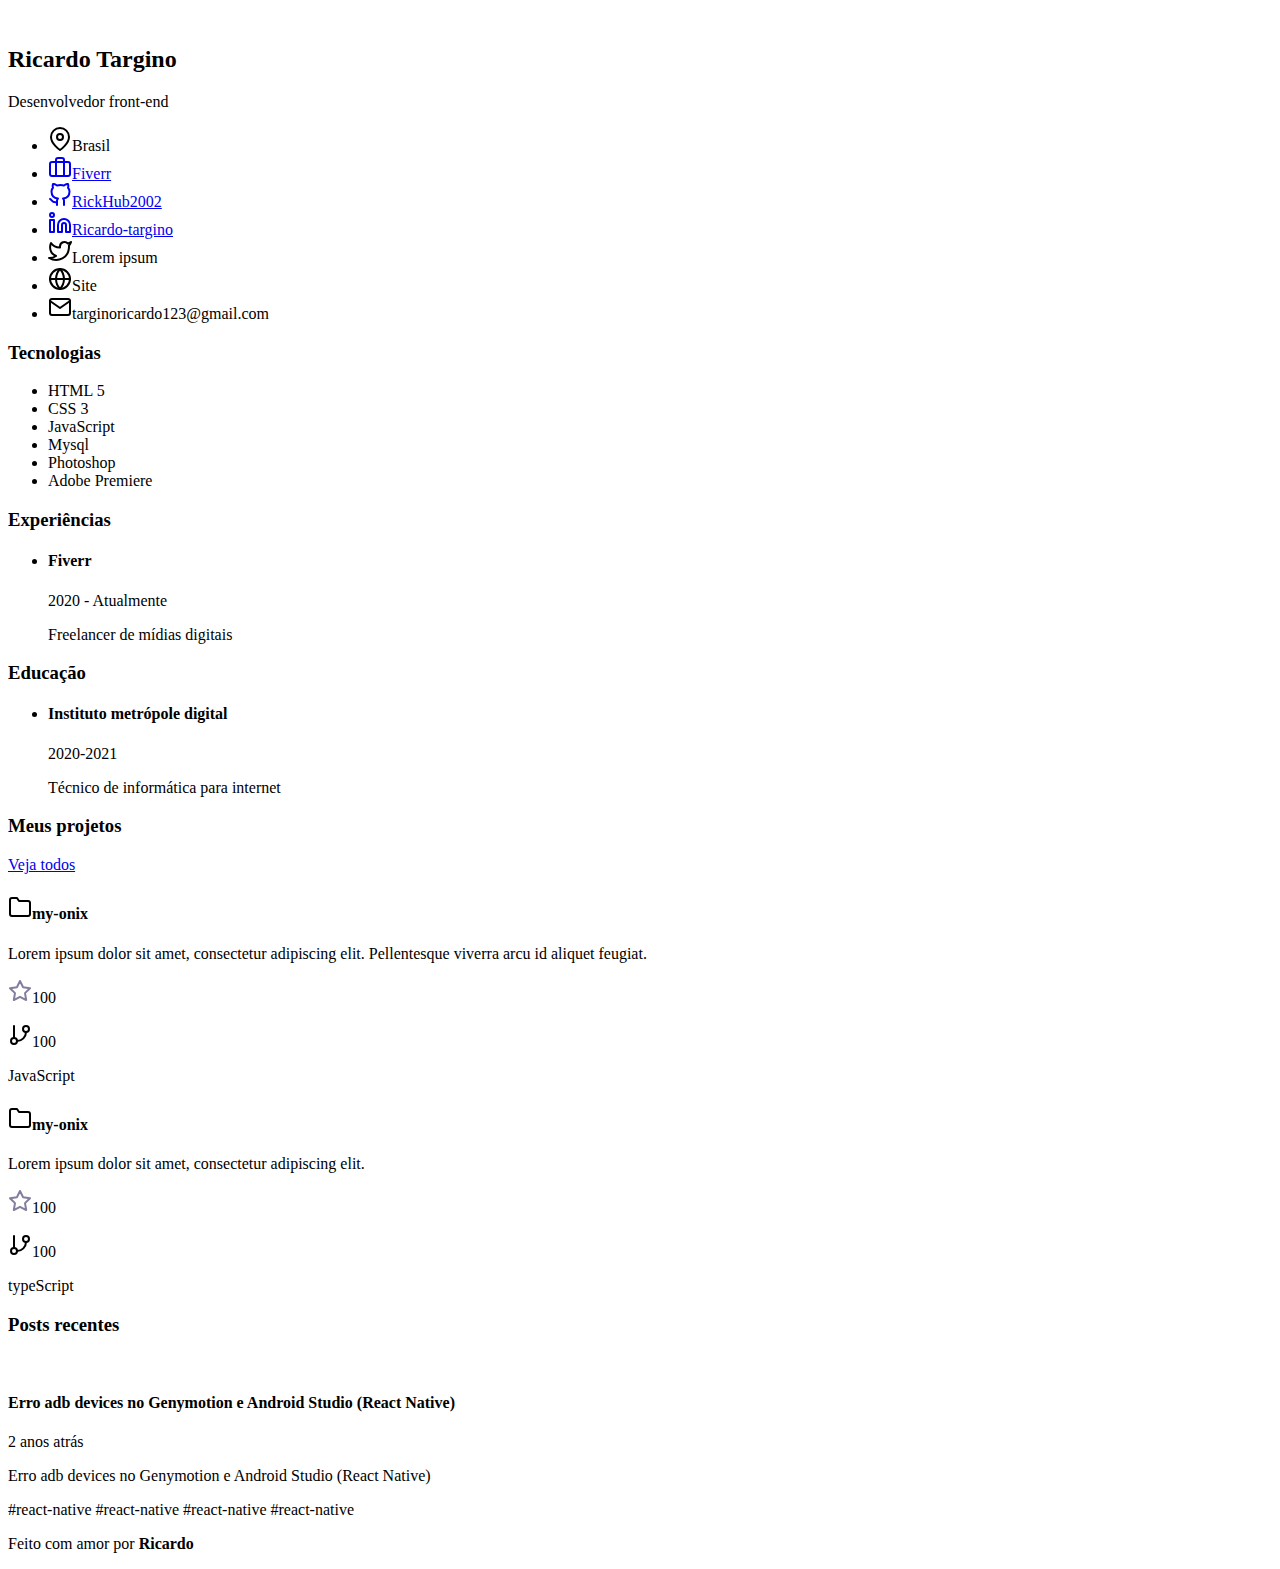
==== Home/index.html @ 37f27d3c "Create index.html" ====
<!DOCTYPE html>
<html lang="en">
<head>
    <meta charset="UTF-8">
    <meta http-equiv="X-UA-Compatible" content="IE=edge">
    <meta name="viewport" content="width=device-width, initial-scale=1.0">
    <title>Portfólio</title>
    <link rel="stylesheet" href="style.css">

    <!--Fontes-->
    <link rel="preconnect" href="https://fonts.googleapis.com">
    <link rel="preconnect" href="https://fonts.gstatic.com" crossorigin>
    <link href="https://fonts.googleapis.com/css2?family=Merriweather+Sans:wght@400;500;700&family=Spartan:wght@400;500;700&display=swap" rel="stylesheet">
</head>
<body>  
    <div class="container">
    <aside>
        <section class="Profile card">
            <img id="profileImage"/>
            <h2>Ricardo Targino</h2>
            <p>Desenvolvedor front-end</p>
        </section>
        <section class="Information card">
            <ul>
                <li><svg xmlns="http://www.w3.org/2000/svg" width="24" height="24" viewBox="0 0 24 24" fill="none" stroke="currentColor" stroke-width="2" stroke-linecap="round" stroke-linejoin="round" class="feather feather-map-pin"><path d="M21 10c0 7-9 13-9 13s-9-6-9-13a9 9 0 0 1 18 0z"/><circle cx="12" cy="10" r="3"/></svg>Brasil</li>
                <li class="click"><a href="https://www.fiverr.com/ricardotargino" target="_blank"><svg xmlns="http://www.w3.org/2000/svg" width="24" height="24" viewBox="0 0 24 24" fill="none" stroke="currentColor" stroke-width="2" stroke-linecap="round" stroke-linejoin="round" class="feather feather-briefcase"><rect x="2" y="7" width="20" height="14" rx="2" ry="2"/><path d="M16 21V5a2 2 0 0 0-2-2h-4a2 2 0 0 0-2 2v16"/></svg>Fiverr</a></li>
                <li class="click"><a href="https://github.com/RickHub2002/" target="_blank"><svg xmlns="http://www.w3.org/2000/svg" width="24" height="24" viewBox="0 0 24 24" fill="none" stroke="currentColor" stroke-width="2" stroke-linecap="round" stroke-linejoin="round" class="feather feather-github"><path d="M9 19c-5 1.5-5-2.5-7-3m14 6v-3.87a3.37 3.37 0 0 0-.94-2.61c3.14-.35 6.44-1.54 6.44-7A5.44 5.44 0 0 0 20 4.77 5.07 5.07 0 0 0 19.91 1S18.73.65 16 2.48a13.38 13.38 0 0 0-7 0C6.27.65 5.09 1 5.09 1A5.07 5.07 0 0 0 5 4.77a5.44 5.44 0 0 0-1.5 3.78c0 5.42 3.3 6.61 6.44 7A3.37 3.37 0 0 0 9 18.13V22"/></svg>RickHub2002</a></li>
                <li class="click"><a href="https://www.linkedin.com/in/ricardo-targino-044681212/" target="_blank"><svg xmlns="http://www.w3.org/2000/svg" width="24" height="24" viewBox="0 0 24 24" fill="none" stroke="currentColor" stroke-width="2" stroke-linecap="round" stroke-linejoin="round" class="feather feather-linkedin"><path d="M16 8a6 6 0 0 1 6 6v7h-4v-7a2 2 0 0 0-2-2 2 2 0 0 0-2 2v7h-4v-7a6 6 0 0 1 6-6z"/><rect x="2" y="9" width="4" height="12"/><circle cx="4" cy="4" r="2"/></svg>Ricardo-targino</a></li>
                <li><svg xmlns="http://www.w3.org/2000/svg" width="24" height="24" viewBox="0 0 24 24" fill="none" stroke="currentColor" stroke-width="2" stroke-linecap="round" stroke-linejoin="round" class="feather feather-twitter"><path d="M23 3a10.9 10.9 0 0 1-3.14 1.53 4.48 4.48 0 0 0-7.86 3v1A10.66 10.66 0 0 1 3 4s-4 9 5 13a11.64 11.64 0 0 1-7 2c9 5 20 0 20-11.5a4.5 4.5 0 0 0-.08-.83A7.72 7.72 0 0 0 23 3z"/></svg>Lorem ipsum</li>
                <li><svg xmlns="http://www.w3.org/2000/svg" width="24" height="24" viewBox="0 0 24 24" fill="none" stroke="currentColor" stroke-width="2" stroke-linecap="round" stroke-linejoin="round" class="feather feather-globe"><circle cx="12" cy="12" r="10"/><line x1="2" y1="12" x2="22" y2="12"/><path d="M12 2a15.3 15.3 0 0 1 4 10 15.3 15.3 0 0 1-4 10 15.3 15.3 0 0 1-4-10 15.3 15.3 0 0 1 4-10z"/></svg>Site</li>
                <li><svg xmlns="http://www.w3.org/2000/svg" width="24" height="24" viewBox="0 0 24 24" fill="none" stroke="currentColor" stroke-width="2" stroke-linecap="round" stroke-linejoin="round" class="feather feather-mail"><path d="M4 4h16c1.1 0 2 .9 2 2v12c0 1.1-.9 2-2 2H4c-1.1 0-2-.9-2-2V6c0-1.1.9-2 2-2z"/><polyline points="22,6 12,13 2,6"/></svg>targinoricardo123@gmail.com</li>
            </ul>
        </section>
        <section class="Technology card">
            <h3>Tecnologias</h3>
            <uL>
                <li>HTML 5</li>
                <li>CSS 3</li>
                <li>JavaScript</li>
                <li>Mysql</li>
                <li>Photoshop</li>
                <li>Adobe Premiere</li>
            </uL>
        </section>
        <section class="Experience card">
            <h3>Experiências</h3>
            <ul>
                <li>
                    <h4>Fiverr</h4>
                    <p>2020 - Atualmente</p>
                    <p>Freelancer de mídias digitais</p>
                </li>
            </ul>
        </section>
        <section class="Education card">
            <h3>Educação</h3>
            <ul>
                <li>
                    <h4>Instituto metrópole digital</h4>
                    <p>2020-2021</p>
                    <p>Técnico de informática para internet</p>
                </li>
            </ul>
        </section>
    </aside>

    <main>
        <header class="my-projects card">
            <h3>Meus projetos</h3>
            <a href="../Projects/index2.html">Veja todos</a>
        </header><!--my-projects-->

        <section class="projects-division">
        <section class="projects card">
            <h4><svg xmlns="http://www.w3.org/2000/svg" width="24" height="24" viewBox="0 0 24 24" fill="none" stroke="currentColor" stroke-width="2" stroke-linecap="round" stroke-linejoin="round" class="feather feather-folder"><path d="M22 19a2 2 0 0 1-2 2H4a2 2 0 0 1-2-2V5a2 2 0 0 1 2-2h5l2 3h9a2 2 0 0 1 2 2z"/></svg>my-onix</h4>
            <p>
                Lorem ipsum dolor sit amet, consectetur adipiscing elit. 
                Pellentesque viverra arcu id aliquet feugiat.
            </p>
            <div class="ratting">
                <p onclick=starClick() class="click"><svg xmlns="http://www.w3.org/2000/svg" width="24" height="24" viewBox="0 0 24 24" fill="none" stroke="#837E9F" stroke-width="2" stroke-linecap="round" stroke-linejoin="round" class="feather feather-star"><polygon points="12 2 15.09 8.26 22 9.27 17 14.14 18.18 21.02 12 17.77 5.82 21.02 7 14.14 2 9.27 8.91 8.26 12 2"/></svg>100</p>
                <p onclick=commitClick() class="click"><svg xmlns="http://www.w3.org/2000/svg" width="24" height="24" viewBox="0 0 24 24" fill="none" stroke="currentColor" stroke-width="2" stroke-linecap="round" stroke-linejoin="round" class="feather feather-git-branch"><line x1="6" y1="3" x2="6" y2="15"/><circle cx="18" cy="6" r="3"/><circle cx="6" cy="18" r="3"/><path d="M18 9a9 9 0 0 1-9 9"/></svg>100</p>
                <div class="linguagem">
                    <p><div class="javaScript-icon circle"></div>JavaScript</p>
                </div>
            </div>
        </section><!--projects-->
        <section class="projects card">
            <h4><svg xmlns="http://www.w3.org/2000/svg" width="24" height="24" viewBox="0 0 24 24" fill="none" stroke="currentColor" stroke-width="2" stroke-linecap="round" stroke-linejoin="round" class="feather feather-folder"><path d="M22 19a2 2 0 0 1-2 2H4a2 2 0 0 1-2-2V5a2 2 0 0 1 2-2h5l2 3h9a2 2 0 0 1 2 2z"/></svg>my-onix</h4>
            <p>
                Lorem ipsum dolor sit amet, consectetur adipiscing elit. 
            </p>
            <div class="ratting">
                <p onclick=starClick() class="click"><svg xmlns="http://www.w3.org/2000/svg" width="24" height="24" viewBox="0 0 24 24" fill="none" stroke="#837E9F" stroke-width="2" stroke-linecap="round" stroke-linejoin="round" class="feather feather-star"><polygon points="12 2 15.09 8.26 22 9.27 17 14.14 18.18 21.02 12 17.77 5.82 21.02 7 14.14 2 9.27 8.91 8.26 12 2"/></svg>100</p>
                <p onclick=commitClick() class="click"><svg xmlns="http://www.w3.org/2000/svg" width="24" height="24" viewBox="0 0 24 24" fill="none" stroke="currentColor" stroke-width="2" stroke-linecap="round" stroke-linejoin="round" class="feather feather-git-branch"><line x1="6" y1="3" x2="6" y2="15"/><circle cx="18" cy="6" r="3"/><circle cx="6" cy="18" r="3"/><path d="M18 9a9 9 0 0 1-9 9"/></svg>100</p>
                <div class="linguagem">
                    <p><div class="typeScript-icon circle"></div>typeScript</p>
                </div>  
            </div>
        </section>
        </section><!--projects-division-->
        <section class="card">
            <h3>Posts recentes</h3>
        </section>
        <section class="Post card">
            <img id="postProfileImage"/>
            <div class="text">
                <h4>Erro adb devices no Genymotion e Android Studio (React Native)</h4>
                <p>2 anos atrás</p>
                <p>Erro adb devices no Genymotion e Android Studio (React Native)</p>
                <div class="span">
                    <span>#react-native</span>
                    <span>#react-native</span>
                    <span>#react-native</span>
                    <span>#react-native</span>
                </div>
            </div>
        </section><!--Post-card-->
    </main>
    </div>
    <footer>
        <p>Feito com amor por <b>Ricardo</b></p>
    </footer>

    <script src="../index.js"></script>
</body>
</html>
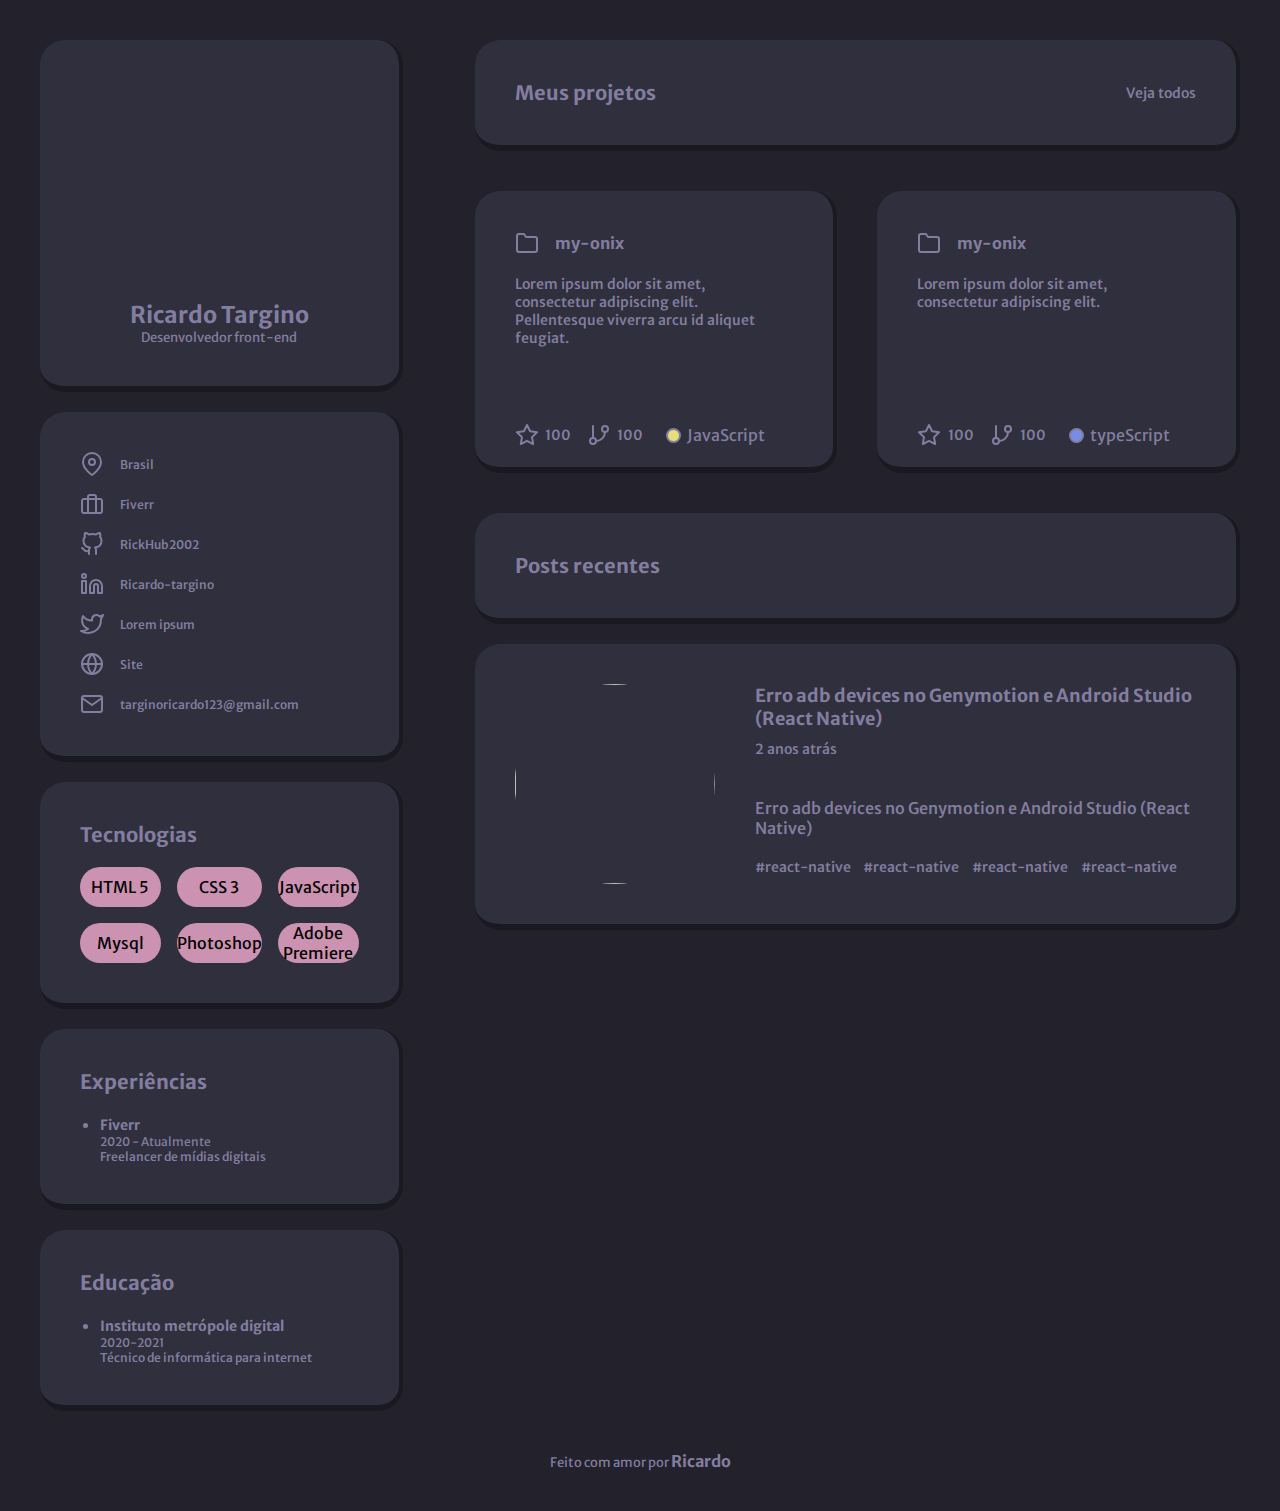
==== commit 5a3ec130: "Add files via upload" ====
--- a/Home/index.html
+++ b/Home/index.html
@@ -1,127 +1,127 @@
-<!DOCTYPE html>
-<html lang="en">
-<head>
-    <meta charset="UTF-8">
-    <meta http-equiv="X-UA-Compatible" content="IE=edge">
-    <meta name="viewport" content="width=device-width, initial-scale=1.0">
-    <title>Portfólio</title>
-    <link rel="stylesheet" href="style.css">
-
-    <!--Fontes-->
-    <link rel="preconnect" href="https://fonts.googleapis.com">
-    <link rel="preconnect" href="https://fonts.gstatic.com" crossorigin>
-    <link href="https://fonts.googleapis.com/css2?family=Merriweather+Sans:wght@400;500;700&family=Spartan:wght@400;500;700&display=swap" rel="stylesheet">
-</head>
-<body>  
-    <div class="container">
-    <aside>
-        <section class="Profile card">
-            <img id="profileImage"/>
-            <h2>Ricardo Targino</h2>
-            <p>Desenvolvedor front-end</p>
-        </section>
-        <section class="Information card">
-            <ul>
-                <li><svg xmlns="http://www.w3.org/2000/svg" width="24" height="24" viewBox="0 0 24 24" fill="none" stroke="currentColor" stroke-width="2" stroke-linecap="round" stroke-linejoin="round" class="feather feather-map-pin"><path d="M21 10c0 7-9 13-9 13s-9-6-9-13a9 9 0 0 1 18 0z"/><circle cx="12" cy="10" r="3"/></svg>Brasil</li>
-                <li class="click"><a href="https://www.fiverr.com/ricardotargino" target="_blank"><svg xmlns="http://www.w3.org/2000/svg" width="24" height="24" viewBox="0 0 24 24" fill="none" stroke="currentColor" stroke-width="2" stroke-linecap="round" stroke-linejoin="round" class="feather feather-briefcase"><rect x="2" y="7" width="20" height="14" rx="2" ry="2"/><path d="M16 21V5a2 2 0 0 0-2-2h-4a2 2 0 0 0-2 2v16"/></svg>Fiverr</a></li>
-                <li class="click"><a href="https://github.com/RickHub2002/" target="_blank"><svg xmlns="http://www.w3.org/2000/svg" width="24" height="24" viewBox="0 0 24 24" fill="none" stroke="currentColor" stroke-width="2" stroke-linecap="round" stroke-linejoin="round" class="feather feather-github"><path d="M9 19c-5 1.5-5-2.5-7-3m14 6v-3.87a3.37 3.37 0 0 0-.94-2.61c3.14-.35 6.44-1.54 6.44-7A5.44 5.44 0 0 0 20 4.77 5.07 5.07 0 0 0 19.91 1S18.73.65 16 2.48a13.38 13.38 0 0 0-7 0C6.27.65 5.09 1 5.09 1A5.07 5.07 0 0 0 5 4.77a5.44 5.44 0 0 0-1.5 3.78c0 5.42 3.3 6.61 6.44 7A3.37 3.37 0 0 0 9 18.13V22"/></svg>RickHub2002</a></li>
-                <li class="click"><a href="https://www.linkedin.com/in/ricardo-targino-044681212/" target="_blank"><svg xmlns="http://www.w3.org/2000/svg" width="24" height="24" viewBox="0 0 24 24" fill="none" stroke="currentColor" stroke-width="2" stroke-linecap="round" stroke-linejoin="round" class="feather feather-linkedin"><path d="M16 8a6 6 0 0 1 6 6v7h-4v-7a2 2 0 0 0-2-2 2 2 0 0 0-2 2v7h-4v-7a6 6 0 0 1 6-6z"/><rect x="2" y="9" width="4" height="12"/><circle cx="4" cy="4" r="2"/></svg>Ricardo-targino</a></li>
-                <li><svg xmlns="http://www.w3.org/2000/svg" width="24" height="24" viewBox="0 0 24 24" fill="none" stroke="currentColor" stroke-width="2" stroke-linecap="round" stroke-linejoin="round" class="feather feather-twitter"><path d="M23 3a10.9 10.9 0 0 1-3.14 1.53 4.48 4.48 0 0 0-7.86 3v1A10.66 10.66 0 0 1 3 4s-4 9 5 13a11.64 11.64 0 0 1-7 2c9 5 20 0 20-11.5a4.5 4.5 0 0 0-.08-.83A7.72 7.72 0 0 0 23 3z"/></svg>Lorem ipsum</li>
-                <li><svg xmlns="http://www.w3.org/2000/svg" width="24" height="24" viewBox="0 0 24 24" fill="none" stroke="currentColor" stroke-width="2" stroke-linecap="round" stroke-linejoin="round" class="feather feather-globe"><circle cx="12" cy="12" r="10"/><line x1="2" y1="12" x2="22" y2="12"/><path d="M12 2a15.3 15.3 0 0 1 4 10 15.3 15.3 0 0 1-4 10 15.3 15.3 0 0 1-4-10 15.3 15.3 0 0 1 4-10z"/></svg>Site</li>
-                <li><svg xmlns="http://www.w3.org/2000/svg" width="24" height="24" viewBox="0 0 24 24" fill="none" stroke="currentColor" stroke-width="2" stroke-linecap="round" stroke-linejoin="round" class="feather feather-mail"><path d="M4 4h16c1.1 0 2 .9 2 2v12c0 1.1-.9 2-2 2H4c-1.1 0-2-.9-2-2V6c0-1.1.9-2 2-2z"/><polyline points="22,6 12,13 2,6"/></svg>targinoricardo123@gmail.com</li>
-            </ul>
-        </section>
-        <section class="Technology card">
-            <h3>Tecnologias</h3>
-            <uL>
-                <li>HTML 5</li>
-                <li>CSS 3</li>
-                <li>JavaScript</li>
-                <li>Mysql</li>
-                <li>Photoshop</li>
-                <li>Adobe Premiere</li>
-            </uL>
-        </section>
-        <section class="Experience card">
-            <h3>Experiências</h3>
-            <ul>
-                <li>
-                    <h4>Fiverr</h4>
-                    <p>2020 - Atualmente</p>
-                    <p>Freelancer de mídias digitais</p>
-                </li>
-            </ul>
-        </section>
-        <section class="Education card">
-            <h3>Educação</h3>
-            <ul>
-                <li>
-                    <h4>Instituto metrópole digital</h4>
-                    <p>2020-2021</p>
-                    <p>Técnico de informática para internet</p>
-                </li>
-            </ul>
-        </section>
-    </aside>
-
-    <main>
-        <header class="my-projects card">
-            <h3>Meus projetos</h3>
-            <a href="../Projects/index2.html">Veja todos</a>
-        </header><!--my-projects-->
-
-        <section class="projects-division">
-        <section class="projects card">
-            <h4><svg xmlns="http://www.w3.org/2000/svg" width="24" height="24" viewBox="0 0 24 24" fill="none" stroke="currentColor" stroke-width="2" stroke-linecap="round" stroke-linejoin="round" class="feather feather-folder"><path d="M22 19a2 2 0 0 1-2 2H4a2 2 0 0 1-2-2V5a2 2 0 0 1 2-2h5l2 3h9a2 2 0 0 1 2 2z"/></svg>my-onix</h4>
-            <p>
-                Lorem ipsum dolor sit amet, consectetur adipiscing elit. 
-                Pellentesque viverra arcu id aliquet feugiat.
-            </p>
-            <div class="ratting">
-                <p onclick=starClick() class="click"><svg xmlns="http://www.w3.org/2000/svg" width="24" height="24" viewBox="0 0 24 24" fill="none" stroke="#837E9F" stroke-width="2" stroke-linecap="round" stroke-linejoin="round" class="feather feather-star"><polygon points="12 2 15.09 8.26 22 9.27 17 14.14 18.18 21.02 12 17.77 5.82 21.02 7 14.14 2 9.27 8.91 8.26 12 2"/></svg>100</p>
-                <p onclick=commitClick() class="click"><svg xmlns="http://www.w3.org/2000/svg" width="24" height="24" viewBox="0 0 24 24" fill="none" stroke="currentColor" stroke-width="2" stroke-linecap="round" stroke-linejoin="round" class="feather feather-git-branch"><line x1="6" y1="3" x2="6" y2="15"/><circle cx="18" cy="6" r="3"/><circle cx="6" cy="18" r="3"/><path d="M18 9a9 9 0 0 1-9 9"/></svg>100</p>
-                <div class="linguagem">
-                    <p><div class="javaScript-icon circle"></div>JavaScript</p>
-                </div>
-            </div>
-        </section><!--projects-->
-        <section class="projects card">
-            <h4><svg xmlns="http://www.w3.org/2000/svg" width="24" height="24" viewBox="0 0 24 24" fill="none" stroke="currentColor" stroke-width="2" stroke-linecap="round" stroke-linejoin="round" class="feather feather-folder"><path d="M22 19a2 2 0 0 1-2 2H4a2 2 0 0 1-2-2V5a2 2 0 0 1 2-2h5l2 3h9a2 2 0 0 1 2 2z"/></svg>my-onix</h4>
-            <p>
-                Lorem ipsum dolor sit amet, consectetur adipiscing elit. 
-            </p>
-            <div class="ratting">
-                <p onclick=starClick() class="click"><svg xmlns="http://www.w3.org/2000/svg" width="24" height="24" viewBox="0 0 24 24" fill="none" stroke="#837E9F" stroke-width="2" stroke-linecap="round" stroke-linejoin="round" class="feather feather-star"><polygon points="12 2 15.09 8.26 22 9.27 17 14.14 18.18 21.02 12 17.77 5.82 21.02 7 14.14 2 9.27 8.91 8.26 12 2"/></svg>100</p>
-                <p onclick=commitClick() class="click"><svg xmlns="http://www.w3.org/2000/svg" width="24" height="24" viewBox="0 0 24 24" fill="none" stroke="currentColor" stroke-width="2" stroke-linecap="round" stroke-linejoin="round" class="feather feather-git-branch"><line x1="6" y1="3" x2="6" y2="15"/><circle cx="18" cy="6" r="3"/><circle cx="6" cy="18" r="3"/><path d="M18 9a9 9 0 0 1-9 9"/></svg>100</p>
-                <div class="linguagem">
-                    <p><div class="typeScript-icon circle"></div>typeScript</p>
-                </div>  
-            </div>
-        </section>
-        </section><!--projects-division-->
-        <section class="card">
-            <h3>Posts recentes</h3>
-        </section>
-        <section class="Post card">
-            <img id="postProfileImage"/>
-            <div class="text">
-                <h4>Erro adb devices no Genymotion e Android Studio (React Native)</h4>
-                <p>2 anos atrás</p>
-                <p>Erro adb devices no Genymotion e Android Studio (React Native)</p>
-                <div class="span">
-                    <span>#react-native</span>
-                    <span>#react-native</span>
-                    <span>#react-native</span>
-                    <span>#react-native</span>
-                </div>
-            </div>
-        </section><!--Post-card-->
-    </main>
-    </div>
-    <footer>
-        <p>Feito com amor por <b>Ricardo</b></p>
-    </footer>
-
-    <script src="../index.js"></script>
-</body>
-</html>
+<!DOCTYPE html>
+<html lang="en">
+<head>
+    <meta charset="UTF-8">
+    <meta http-equiv="X-UA-Compatible" content="IE=edge">
+    <meta name="viewport" content="width=device-width, initial-scale=1.0">
+    <title>Portfólio</title>
+    <link rel="stylesheet" href="style.css">
+
+    <!--Fontes-->
+    <link rel="preconnect" href="https://fonts.googleapis.com">
+    <link rel="preconnect" href="https://fonts.gstatic.com" crossorigin>
+    <link href="https://fonts.googleapis.com/css2?family=Merriweather+Sans:wght@400;500;700&family=Spartan:wght@400;500;700&display=swap" rel="stylesheet">
+</head>
+<body>  
+    <div class="container">
+    <aside>
+        <section class="Profile card">
+            <img id="profileImage"/>
+            <h2>Ricardo Targino</h2>
+            <p>Desenvolvedor front-end</p>
+        </section>
+        <section class="Information card">
+            <ul>
+                <li><svg xmlns="http://www.w3.org/2000/svg" width="24" height="24" viewBox="0 0 24 24" fill="none" stroke="currentColor" stroke-width="2" stroke-linecap="round" stroke-linejoin="round" class="feather feather-map-pin"><path d="M21 10c0 7-9 13-9 13s-9-6-9-13a9 9 0 0 1 18 0z"/><circle cx="12" cy="10" r="3"/></svg>Brasil</li>
+                <li class="click"><a href="https://www.fiverr.com/ricardotargino" target="_blank"><svg xmlns="http://www.w3.org/2000/svg" width="24" height="24" viewBox="0 0 24 24" fill="none" stroke="currentColor" stroke-width="2" stroke-linecap="round" stroke-linejoin="round" class="feather feather-briefcase"><rect x="2" y="7" width="20" height="14" rx="2" ry="2"/><path d="M16 21V5a2 2 0 0 0-2-2h-4a2 2 0 0 0-2 2v16"/></svg>Fiverr</a></li>
+                <li class="click"><a href="https://github.com/RickHub2002/" target="_blank"><svg xmlns="http://www.w3.org/2000/svg" width="24" height="24" viewBox="0 0 24 24" fill="none" stroke="currentColor" stroke-width="2" stroke-linecap="round" stroke-linejoin="round" class="feather feather-github"><path d="M9 19c-5 1.5-5-2.5-7-3m14 6v-3.87a3.37 3.37 0 0 0-.94-2.61c3.14-.35 6.44-1.54 6.44-7A5.44 5.44 0 0 0 20 4.77 5.07 5.07 0 0 0 19.91 1S18.73.65 16 2.48a13.38 13.38 0 0 0-7 0C6.27.65 5.09 1 5.09 1A5.07 5.07 0 0 0 5 4.77a5.44 5.44 0 0 0-1.5 3.78c0 5.42 3.3 6.61 6.44 7A3.37 3.37 0 0 0 9 18.13V22"/></svg>RickHub2002</a></li>
+                <li class="click"><a href="https://www.linkedin.com/in/ricardo-targino-044681212/" target="_blank"><svg xmlns="http://www.w3.org/2000/svg" width="24" height="24" viewBox="0 0 24 24" fill="none" stroke="currentColor" stroke-width="2" stroke-linecap="round" stroke-linejoin="round" class="feather feather-linkedin"><path d="M16 8a6 6 0 0 1 6 6v7h-4v-7a2 2 0 0 0-2-2 2 2 0 0 0-2 2v7h-4v-7a6 6 0 0 1 6-6z"/><rect x="2" y="9" width="4" height="12"/><circle cx="4" cy="4" r="2"/></svg>Ricardo-targino</a></li>
+                <li><svg xmlns="http://www.w3.org/2000/svg" width="24" height="24" viewBox="0 0 24 24" fill="none" stroke="currentColor" stroke-width="2" stroke-linecap="round" stroke-linejoin="round" class="feather feather-twitter"><path d="M23 3a10.9 10.9 0 0 1-3.14 1.53 4.48 4.48 0 0 0-7.86 3v1A10.66 10.66 0 0 1 3 4s-4 9 5 13a11.64 11.64 0 0 1-7 2c9 5 20 0 20-11.5a4.5 4.5 0 0 0-.08-.83A7.72 7.72 0 0 0 23 3z"/></svg>Lorem ipsum</li>
+                <li><svg xmlns="http://www.w3.org/2000/svg" width="24" height="24" viewBox="0 0 24 24" fill="none" stroke="currentColor" stroke-width="2" stroke-linecap="round" stroke-linejoin="round" class="feather feather-globe"><circle cx="12" cy="12" r="10"/><line x1="2" y1="12" x2="22" y2="12"/><path d="M12 2a15.3 15.3 0 0 1 4 10 15.3 15.3 0 0 1-4 10 15.3 15.3 0 0 1-4-10 15.3 15.3 0 0 1 4-10z"/></svg>Site</li>
+                <li><svg xmlns="http://www.w3.org/2000/svg" width="24" height="24" viewBox="0 0 24 24" fill="none" stroke="currentColor" stroke-width="2" stroke-linecap="round" stroke-linejoin="round" class="feather feather-mail"><path d="M4 4h16c1.1 0 2 .9 2 2v12c0 1.1-.9 2-2 2H4c-1.1 0-2-.9-2-2V6c0-1.1.9-2 2-2z"/><polyline points="22,6 12,13 2,6"/></svg>targinoricardo123@gmail.com</li>
+            </ul>
+        </section>
+        <section class="Technology card">
+            <h3>Tecnologias</h3>
+            <uL>
+                <li>HTML 5</li>
+                <li>CSS 3</li>
+                <li>JavaScript</li>
+                <li>Mysql</li>
+                <li>Photoshop</li>
+                <li>Adobe Premiere</li>
+            </uL>
+        </section>
+        <section class="Experience card">
+            <h3>Experiências</h3>
+            <ul>
+                <li>
+                    <h4>Fiverr</h4>
+                    <p>2020 - Atualmente</p>
+                    <p>Freelancer de mídias digitais</p>
+                </li>
+            </ul>
+        </section>
+        <section class="Education card">
+            <h3>Educação</h3>
+            <ul>
+                <li>
+                    <h4>Instituto metrópole digital</h4>
+                    <p>2020-2021</p>
+                    <p>Técnico de informática para internet</p>
+                </li>
+            </ul>
+        </section>
+    </aside>
+
+    <main>
+        <header class="my-projects card">
+            <h3>Meus projetos</h3>
+            <a href="../Projects/index2.html">Veja todos</a>
+        </header><!--my-projects-->
+
+        <section class="projects-division">
+        <section class="projects card">
+            <h4><svg xmlns="http://www.w3.org/2000/svg" width="24" height="24" viewBox="0 0 24 24" fill="none" stroke="currentColor" stroke-width="2" stroke-linecap="round" stroke-linejoin="round" class="feather feather-folder"><path d="M22 19a2 2 0 0 1-2 2H4a2 2 0 0 1-2-2V5a2 2 0 0 1 2-2h5l2 3h9a2 2 0 0 1 2 2z"/></svg>my-onix</h4>
+            <p>
+                Lorem ipsum dolor sit amet, consectetur adipiscing elit. 
+                Pellentesque viverra arcu id aliquet feugiat.
+            </p>
+            <div class="ratting">
+                <p onclick=starClick() class="click"><svg xmlns="http://www.w3.org/2000/svg" width="24" height="24" viewBox="0 0 24 24" fill="none" stroke="#837E9F" stroke-width="2" stroke-linecap="round" stroke-linejoin="round" class="feather feather-star"><polygon points="12 2 15.09 8.26 22 9.27 17 14.14 18.18 21.02 12 17.77 5.82 21.02 7 14.14 2 9.27 8.91 8.26 12 2"/></svg>100</p>
+                <p onclick=commitClick() class="click"><svg xmlns="http://www.w3.org/2000/svg" width="24" height="24" viewBox="0 0 24 24" fill="none" stroke="currentColor" stroke-width="2" stroke-linecap="round" stroke-linejoin="round" class="feather feather-git-branch"><line x1="6" y1="3" x2="6" y2="15"/><circle cx="18" cy="6" r="3"/><circle cx="6" cy="18" r="3"/><path d="M18 9a9 9 0 0 1-9 9"/></svg>100</p>
+                <div class="linguagem">
+                    <p><div class="javaScript-icon circle"></div>JavaScript</p>
+                </div>
+            </div>
+        </section><!--projects-->
+        <section class="projects card">
+            <h4><svg xmlns="http://www.w3.org/2000/svg" width="24" height="24" viewBox="0 0 24 24" fill="none" stroke="currentColor" stroke-width="2" stroke-linecap="round" stroke-linejoin="round" class="feather feather-folder"><path d="M22 19a2 2 0 0 1-2 2H4a2 2 0 0 1-2-2V5a2 2 0 0 1 2-2h5l2 3h9a2 2 0 0 1 2 2z"/></svg>my-onix</h4>
+            <p>
+                Lorem ipsum dolor sit amet, consectetur adipiscing elit. 
+            </p>
+            <div class="ratting">
+                <p onclick=starClick() class="click"><svg xmlns="http://www.w3.org/2000/svg" width="24" height="24" viewBox="0 0 24 24" fill="none" stroke="#837E9F" stroke-width="2" stroke-linecap="round" stroke-linejoin="round" class="feather feather-star"><polygon points="12 2 15.09 8.26 22 9.27 17 14.14 18.18 21.02 12 17.77 5.82 21.02 7 14.14 2 9.27 8.91 8.26 12 2"/></svg>100</p>
+                <p onclick=commitClick() class="click"><svg xmlns="http://www.w3.org/2000/svg" width="24" height="24" viewBox="0 0 24 24" fill="none" stroke="currentColor" stroke-width="2" stroke-linecap="round" stroke-linejoin="round" class="feather feather-git-branch"><line x1="6" y1="3" x2="6" y2="15"/><circle cx="18" cy="6" r="3"/><circle cx="6" cy="18" r="3"/><path d="M18 9a9 9 0 0 1-9 9"/></svg>100</p>
+                <div class="linguagem">
+                    <p><div class="typeScript-icon circle"></div>typeScript</p>
+                </div>  
+            </div>
+        </section>
+        </section><!--projects-division-->
+        <section class="card">
+            <h3>Posts recentes</h3>
+        </section>
+        <section class="Post card">
+            <img id="postProfileImage"/>
+            <div class="text">
+                <h4>Erro adb devices no Genymotion e Android Studio (React Native)</h4>
+                <p>2 anos atrás</p>
+                <p>Erro adb devices no Genymotion e Android Studio (React Native)</p>
+                <div class="span">
+                    <span>#react-native</span>
+                    <span>#react-native</span>
+                    <span>#react-native</span>
+                    <span>#react-native</span>
+                </div>
+            </div>
+        </section><!--Post-card-->
+    </main>
+    </div>
+    <footer>
+        <p>Feito com amor por <b>Ricardo</b></p>
+    </footer>
+
+    <script src="../index.js"></script>
+</body>
+</html>--- a/Home/style.css
+++ b/Home/style.css
@@ -0,0 +1,369 @@
+* {
+    margin: 0;
+    padding: 0;
+    box-sizing: border-box;
+}
+
+:root {
+    --body-bg-color: #22212C;
+    --text-color: #837E9F;
+    --bg-cards: #302F3D;
+    --bg-techs: #CB92B1;
+    --border-cards: #1a1921;
+}
+
+body {
+    font-family: 'Merriweather Sans', 'sans-serif';
+
+    padding: 20px;
+
+    background-color: var(--body-bg-color);
+    color: var(--text-color);
+}
+
+a {
+    text-decoration: none;
+    color: var(--text-color);
+}
+
+h2 {
+    font-size: 1.438rem;
+    font-weight: bold;
+}
+
+h3 {
+    font-size: 1.25rem;
+    font-weight: bold;
+}
+
+p {
+    font-size: 0.813rem;
+    font-weight: 400;
+}
+
+footer {
+    padding: 20px;
+    text-align: center;
+
+    font-size: 0.875rem;
+    font-weight: 500;
+}
+
+footer b {
+    font-size: 1rem;
+}
+
+svg {
+    max-width: 50px;
+}
+
+.container {
+    display: grid;
+    grid-template-columns: 1fr 2fr;
+    grid-gap: 2rem;
+}
+
+.card {
+    display: flex;
+    flex-direction: column;
+
+    background-color: var(--bg-cards);
+    border-radius: 25px;
+
+    margin: 20px;
+    padding: 40px;
+    border-bottom: 6px solid var(--border-cards);
+    border-right: 4px solid var(--border-cards);
+}
+
+.Profile {
+    display: flex;
+    align-items: center;
+    justify-content: center;
+    text-align: center;
+}
+
+.Profile img {
+    height: 200px;
+
+    clip-path: circle(50%); 
+    object-fit: cover;
+
+    margin-bottom: 20px;
+}
+
+.Information ul {
+    display: flex;
+    flex-direction: column;
+    gap: 1rem;
+
+    list-style-type: none;
+}
+
+.Information li {
+    display: flex;
+    align-items: center;
+    gap: 1rem;
+    font-size: 0.75rem;
+    font-weight: 500;
+}
+
+.Information li a {
+    display: flex;
+    align-items: center;
+    gap: 1rem;
+}
+
+.click svg:hover {
+    cursor: pointer;
+
+    filter: brightness(110%);
+    
+    fill: var(--text-color);
+}
+
+.Technology ul {
+    display: grid;
+    grid-template-columns: 1fr 1fr 1fr;
+    grid-gap: 1rem;
+    
+    list-style-type: none;
+
+    margin-top: 20px;
+}
+
+.Technology li {
+    display: flex;
+    align-items: center;
+    justify-content: center;
+
+    background-color: #CB92B1;
+    color: #000;
+    border-radius: 50px;
+
+    height: 40px;
+
+    text-align: center;
+}
+
+.Experience ul {
+    margin-top: 20px;
+    margin-left: 20px;
+}
+
+.Experience h4 {
+    font-size: 0.875rem;
+    font-weight: bold;
+}
+
+.Experience li p:first-of-type {
+    font-size: 0.75rem;
+    font-weight: 400;
+}
+
+.Experience li p:last-of-type {
+    font-size: 0.75rem;
+    font-weight: 500;
+}
+
+.Education ul {
+    margin-top: 20px;
+    margin-left: 20px;
+}
+
+.Education h4 {
+    font-size: 0.875rem;
+    font-weight: bold;
+}
+
+.Education li p:first-of-type {
+    font-size: 0.75rem;
+    font-weight: 400;
+}
+
+.Education li p:last-of-type {
+    font-size: 0.75rem;
+    font-weight: 500;
+}
+
+.my-projects {
+    display: flex;
+    flex-direction: row;
+    align-items: center;
+    justify-content: space-between;
+}
+
+.my-projects a {
+    font-size: 0.875rem;
+    font-weight: 500;
+}
+
+.my-projects a:hover {
+    cursor: pointer;
+
+    filter: brightness(120%);
+}
+
+.projects-division {
+    display: grid;
+    grid-template-columns: repeat(2, minmax(0, 1fr));
+}
+
+.projects {
+    padding-bottom: 20px;
+    position: relative;
+}
+
+.projects h4 {
+    display: flex;
+    align-items: center;
+    gap: 1rem;
+
+    margin-bottom: 20px;
+
+    font-size: 1rem;
+    font-weight: 700;
+}
+
+.projects  > p {
+    display: flex;
+    align-items: center;
+    gap: .4rem;    
+    word-wrap: break-word;
+
+    font-size: 0.875rem;
+    font-weight: 500;
+
+    margin-bottom: 100px;
+    margin-right: 10px;
+}
+
+.projects .ratting {
+    display: flex;
+    align-items: left;
+    margin-right: 40px;
+    justify-content: space-between;
+    flex-wrap: wrap;
+    gap: 1rem;
+
+    position: absolute;
+    bottom: 20px;
+}
+
+.projects .ratting p {
+    display: flex;
+    align-items: center;
+    gap: .4rem;
+
+    font-size: 0.875rem;
+    word-wrap: break-word;
+    text-overflow: ellipsis;
+    font-weight: 500;
+}
+
+.projects .ratting .linguagem {
+    display: flex;
+    align-items: center;
+    gap: .4rem;
+}
+
+.projects .linguagem p {
+    word-wrap: break-word;
+    color: pink;
+    background-color: blue;
+}
+
+.projects .linguagem .circle {
+    width: 15px;
+    height: 15px;
+    border-radius: 50%;
+    border: 2px solid #837E9F;
+}   
+
+.projects .javaScript-icon {
+    background-color: #E7DE79;
+}
+
+.projects .typeScript-icon {
+    background-color: #798de7;
+}
+
+.projects .nodeJs-icon {
+    background-color: #79e77b;
+}
+
+.Post {
+    display: grid;
+    grid-template-columns: 1fr 3fr;
+}
+
+.Post img{
+    clip-path: circle(50%); 
+    display: block;
+
+    margin-right: 40px;
+
+    height: 200px;
+    width: 200px;
+}
+
+.Post .text h4{
+    font-size: 1.125rem;
+    font-weight: bold;
+
+    margin-bottom: 10px;
+}
+
+.Post .text p:first-of-type {
+    font-size: 0.875rem;
+    font-weight: 500;
+
+    margin-bottom: 40px;
+}
+
+.Post .text p:last-of-type {
+    font-size: 1rem;
+    font-weight: 500;
+    word-wrap: break-word;
+    text-overflow: ellipsis;
+
+    margin-bottom: 20px;
+}
+
+.Post .text .span {
+    display: flex;
+    gap: .8rem;
+}
+
+.Post .text span {
+    font-size: 0.875rem;
+    font-weight: 500;
+}
+
+@media (max-width: 1200px) {
+    .container {
+        display: block;
+    }
+}
+
+@media (max-width: 768px) {
+    .projects  > p {
+        margin-bottom: 140px;
+    }
+
+    .Post {
+        display: flex;
+        align-items: center;
+    }
+
+    .Post img{
+        clip-path: circle(50%); 
+        display: block;
+    
+        margin-right: 0;
+        margin-bottom: 40px;
+    
+        height: 200px;
+        width: 200px;
+    }
+}